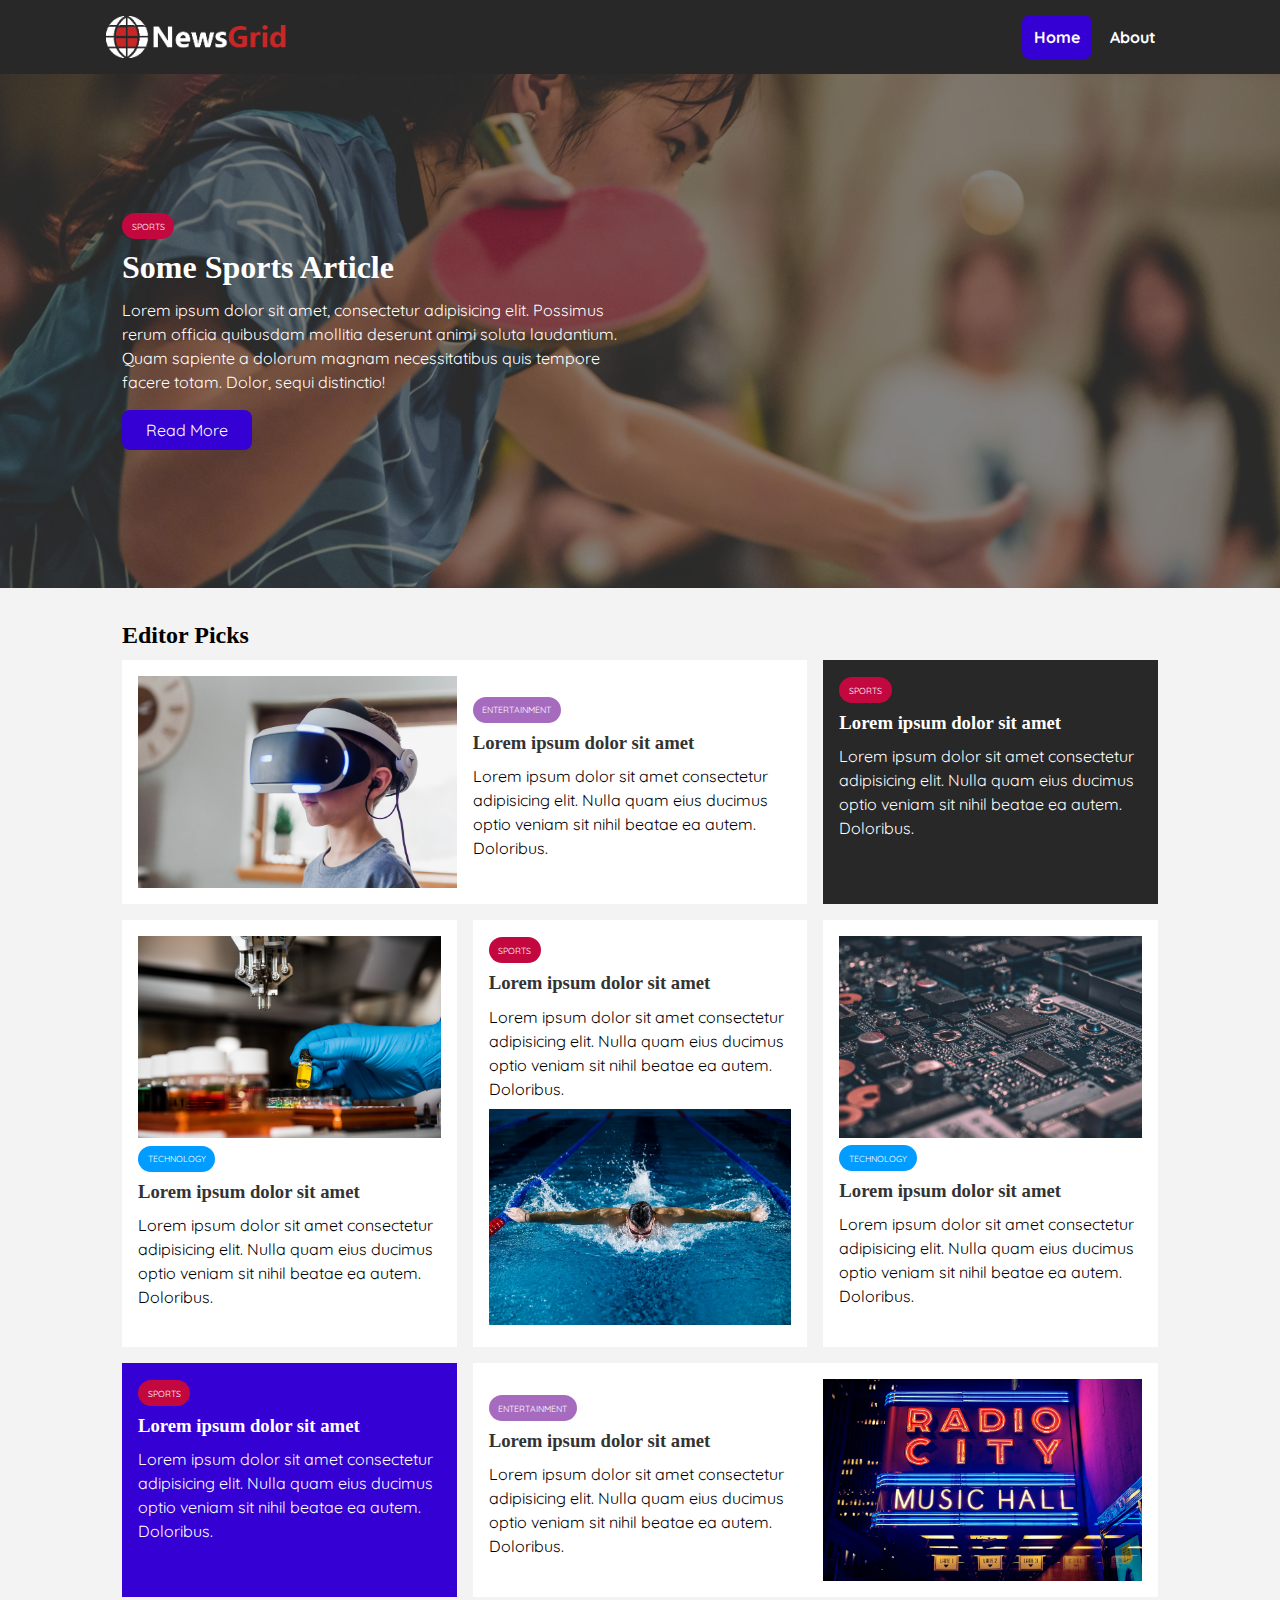
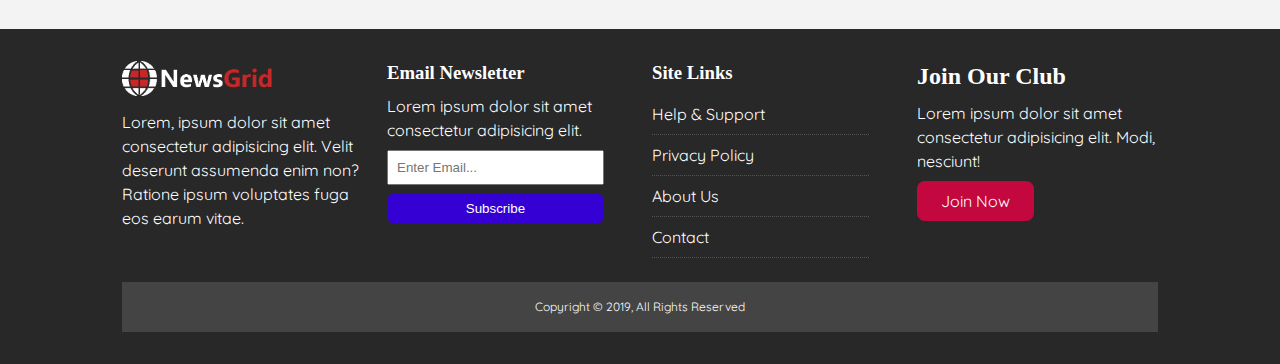
==== index.html @ 81750ffc "initial commit" ====
<!DOCTYPE html>
<html lang="en">
<head>
  <meta charset="UTF-8">
  <meta name="viewport" content="width=device-width, initial-scale=1.0">
  <meta http-equiv="X-UA-Compatible" content="ie=edge">
  <link rel="stylesheet" href="https://use.fontawesome.com/releases/v5.6.3/css/all.css" integrity="sha384-UHRtZLI+pbxtHCWp1t77Bi1L4ZtiqrqD80Kn4Z8NTSRyMA2Fd33n5dQ8lWUE00s/" crossorigin="anonymous">
  <link rel="stylesheet" href="css/style.css">
  <link rel="stylesheet" media="screen and (max-width: 768px)" href="css/mobile.css">
  <link rel="shortcut icon" type="image/x-icon" href="favicon.ico">
  <title>NewsGrid | Latest News</title>
</head>
<body>
  <nav id="main-nav">
    <div class="container">
      <img src="img/logo_light.png" alt="NewsGrid" class="logo">
      <div class="social">
        <a href="http://facebook.com" target="_blank"><i class="fab fa-facebook fa-2x"></i></a>
        <a href="http://twitter.com" target="_blank"><i class="fab fa-twitter fa-2x"></i></a>
        <a href="http://instagram.com" target="_blank"><i class="fab fa-instagram fa-2x"></i></a>
        <a href="http://youtube.com" target="_blank"><i class="fab fa-youtube fa-2x"></i></a>
      </div>
      <ul>
        <li><a class="current" href="index.html">Home</a></li>
        <li><a href="about.html">About</a></li>
      </ul>
    </div>
  </nav>

  <!-- Showcase -->
  <header id="showcase">
    <div class="container">
      <div class="showcase-container">
        <div class="showcase-content">
          <div class="category category-sports">Sports</div>
          <h1>Some Sports Article</h1>
          <p>Lorem ipsum dolor sit amet, consectetur adipisicing elit. Possimus rerum officia quibusdam mollitia deserunt animi soluta laudantium. Quam sapiente a dolorum magnam necessitatibus quis tempore facere totam. Dolor, sequi distinctio!</p>
          <a href="article.html" class="btn btn-primary">Read More</a>
        </div>
      </div>
    </div>
  </header>

  <!-- Home Articles -->
  <section id="home-articles" class="py-2">
    <div class="container">
        <h2>Editor Picks</h2>
        <div class="articles-container">
          <article class="card">
            <img src="img/articles/ent1.jpg" alt="">
            <div>
              <div class="category category-ent">Entertainment</div>
              <h3>
                <a href="article.html">Lorem ipsum dolor sit amet</a>
              </h3>
              <p>Lorem ipsum dolor sit amet consectetur adipisicing elit. Nulla quam eius ducimus optio veniam sit nihil beatae ea autem. Doloribus.</p>
            </div>
          </article>
          <article class="card bg-dark">
            <div class="category category-sports">Sports</div>
            <h3>
              <a href="article.html">Lorem ipsum dolor sit amet</a>
            </h3>
            <p>Lorem ipsum dolor sit amet consectetur adipisicing elit. Nulla quam eius ducimus optio veniam sit nihil beatae ea autem. Doloribus.</p>
          </article>
          <article class="card">
            <img src="img/articles/tech1.jpg" alt="">
            <div class="category category-tech">Technology</div>
            <h3>
              <a href="article.html">Lorem ipsum dolor sit amet</a>
            </h3>
            <p>Lorem ipsum dolor sit amet consectetur adipisicing elit. Nulla quam eius ducimus optio veniam sit nihil beatae ea autem. Doloribus.</p>
          </article>
          <article class="card">
            <div class="category category-sports">Sports</div>
            <h3>
              <a href="article.html">Lorem ipsum dolor sit amet</a>
            </h3>
            <p>Lorem ipsum dolor sit amet consectetur adipisicing elit. Nulla quam eius ducimus optio veniam sit nihil beatae ea autem. Doloribus.</p>
            <img src="img/articles/sports1.jpg" alt="">
          </article>
          <article class="card">
            <img src="img/articles/tech2.jpg" alt="">
            <div class="category category-tech">Technology</div>
            <h3>
              <a href="article.html">Lorem ipsum dolor sit amet</a>
            </h3>
            <p>Lorem ipsum dolor sit amet consectetur adipisicing elit. Nulla quam eius ducimus optio veniam sit nihil beatae ea autem. Doloribus.</p>
          </article>
          <article class="card bg-primary">
            <div class="category category-sports">Sports</div>
            <h3>
              <a href="article.html">Lorem ipsum dolor sit amet</a>
            </h3>
            <p>Lorem ipsum dolor sit amet consectetur adipisicing elit. Nulla quam eius ducimus optio veniam sit nihil beatae ea autem. Doloribus.</p>
          </article>
          <article class="card">
            <div>
              <div class="category category-ent">Entertainment</div>
              <h3>
                <a href="article.html">Lorem ipsum dolor sit amet</a>
              </h3>
              <p>Lorem ipsum dolor sit amet consectetur adipisicing elit. Nulla quam eius ducimus optio veniam sit nihil beatae ea autem. Doloribus.</p>
            </div>
            <img src="img/articles/ent2.jpg" alt="">
          </article>
        </div>
    </div>
  </section>

  <!-- Footer -->
  <footer id="main-footer" class="py-2">
    <div class="container footer-container">
      <div>
        <img src="img/logo_light.png" alt="NewsGrid">
        <p>Lorem, ipsum dolor sit amet consectetur adipisicing elit. Velit deserunt assumenda enim non? Ratione ipsum voluptates fuga eos earum vitae.</p>
      </div>
      <div>
        <h3>Email Newsletter</h3>
        <p>Lorem ipsum dolor sit amet consectetur adipisicing elit.</p>
        <form>
          <input type="email" placeholder="Enter Email...">
          <input type="submit" value="Subscribe" class="btn btn-primary">
        </form>
      </div>
      <div>
        <h3>Site Links</h3>
        <ul class="list">
          <li><a href="#">Help & Support</a></li>
          <li><a href="#">Privacy Policy</a></li>
          <li><a href="#">About Us</a></li>
          <li><a href="#">Contact</a></li>
        </ul>
      </div>
      <div>
        <h2>Join Our Club</h2>
        <p>Lorem ipsum dolor sit amet consectetur adipisicing elit. Modi, nesciunt!</p>
        <a href="#" class="btn btn-secondary">Join Now</a>
      </div>
      <div>
        <p>
          Copyright &copy; 2019, All Rights Reserved
        </p>
      </div>
    </div>
  </footer>

</body>
</html>
---- css/style.css ----
@import url('https://fonts.googleapis.com/css2?family=Quicksand:wght@500&display=swap');

:root {
  --primary-color: #3500d3;
  --secondary-color: #c3073f;
  --light-color: #f3f3f3;
  --dark-color: #282828;
  --max-width: 1100px;
}

.category {
  --sports-color: #c3073f;
  --ent-color: #a66bbe;
  --tech-color: #009cff;
}

* {
  margin: 0;
  padding: 0;
  box-sizing: border-box;
}

body {
  font-family: 'Quicksand', sans-serif;
  line-height: 1.5;
  background: var(--light-color);
}

a {
  color: #333;
  text-decoration: none;
}

ul {
  list-style: none;
}

p {
  margin: .5rem 0;
}

img {
  width: 100%;
}

h1, h2, h3, h4, h5, h6 {
  font-family: 'Staatliches', cursive;
  margin-bottom: .55rem;
  line-height: 1.3;
}

/* Utility */
.container {
  max-width: var(--max-width);
  margin: auto;
  padding: 0 2rem;
  overflow: hidden;
}

.category {
  display: inline-block;
  color: #fff;
  font-size: 0.55rem;
  text-transform: uppercase;
  padding: 0.4rem 0.6rem;
  border-radius: 15px;
  margin-bottom: 0.5rem;
}

.category-sports { background: var(--sports-color) }
.category-ent { background: var(--ent-color) }
.category-tech { background: var(--tech-color) }

.btn {
  display: inline-block;
  border: none;
  border-radius: 8px;
  background: var(--dark-color);
  color: #fff;
  padding: 0.5rem 1.5rem;
}

.btn-light { background: var(--light-color) }
.btn-primary { background: var(--primary-color) }
.btn-secondary { background: var(--secondary-color) }

.btn-block {
  display: block;
  width: 100%;
  text-align: center;
}

.btn:hover {
  opacity: 0.9;
}

.card {
  background: #fff;
  padding: 1rem;
}

.bg-dark {
  background: var(--dark-color);
  color: #fff;
}

.bg-primary {
  background: var(--primary-color);
  color: #fff;
}

.bg-secondary {
  background: var(--secondary-color);
  color: #fff;
}

.bg-dark h1,
.bg-dark h2,
.bg-dark h3,
.bg-dark a,
.bg-primary h1,
.bg-primary h2,
.bg-primary h3,
.bg-primary a,
.bg-secondary h1,
.bg-secondary h2,
.bg-secondary h3,
.bg-secondary a {
  color: #fff;
}

.py-1 { padding: 1.5rem 0 }
.py-2 { padding: 2rem 0 }
.py-3 { padding: 3rem 0 }
.p-1 { padding: 1.5rem }
.p-2 { padding: 2rem }
.p-3 { padding: 3rem }

.l-heading {
  font-size: 3rem;
}

.list li {
  padding: .5rem 0;
  border-bottom: #555 dotted 1px;
  width: 90%;
}

.list li a:hover {
  color: var(--primary-color) !important;
}

/* Inner page grid container */
.page-container {
  display: grid;
  grid-template-columns: 5fr 2fr;
  margin: 2rem 0;
  grid-gap: 1.5rem;
}

.page-container > *:first-child {
  grid-row: 1 / span 3;
}

/* Navigation */
#main-nav {
  background: #282828;
  position: sticky;
  top: 0;
  z-index: 2;
}

#main-nav .container {
  display: grid;
  grid-template-columns: 6fr 3fr 2fr;
  padding: 1rem;
  align-items: center;
}

#main-nav .logo {
  width: 180px;
}

#main-nav ul {
  justify-self: end;
  display: flex;
}

#main-nav ul li a {
  padding: 0.75rem;
  font-weight: bold;
  border-radius: 8px;
  margin-right: 6px;
  color:#fff;
}

#main-nav ul li a.current {
  background: var(--primary-color);
  color: #fff;
}

#main-nav ul li a:hover {
  background: var(--secondary-color);
  color: var(--light-color);
}

#main-nav .social {
  justify-self: center;
}

#main-nav .social i {
  color: #777;
  margin-right: .5rem;
}

/* Showcase */
#showcase {
  color: #fff;
  background: #333;
  padding: 2rem;
  position: relative;
}

#showcase:before {
  content: '';
  background: url('../img/featured.jpg') no-repeat center center/cover;
  position: absolute;
  top: 0;
  left: 0;
  width: 100%;
  height: 100%;
  opacity: 0.4;
}

#showcase .showcase-container {
  display: grid;
  grid-template-columns: repeat(2, 1fr);
  justify-content: center;
  align-items: center;
  height: 50vh;
}

#showcase .showcase-content {
  z-index: 1;
}

#showcase .showcase-content p {
  margin-bottom: 1rem;
}

/* Home Articles */
#home-articles .articles-container {
  display: grid;
  grid-template-columns: repeat(3, 1fr);
  grid-gap: 1rem;
}

#home-articles .articles-container > *:first-child,
#home-articles .articles-container > *:last-child {
  display: grid;
  grid-template-columns: repeat(2, 1fr);
  grid-gap: 1rem;
  align-items: center;
  grid-column: 1 / span 2;
}

#home-articles .articles-container > *:last-child {
  grid-column: 2 / span 2;
}

#article .meta {
  display: flex;
  justify-content: space-between;
  align-items: center;
  background: #eee;
  padding: 0.5rem;
}

#article .meta .category {
  margin-top: 0.4rem;
}

/* Footer */
#main-footer {
  background: var(--dark-color);
  color: #fff;
}

#main-footer img {
  width: 150px;
}

#main-footer a {
  color: #fff;
}

#main-footer .footer-container {
  display: grid;
  grid-template-columns: repeat(4, 1fr);
  grid-gap: 1.5rem;
}

#main-footer .footer-container > *:last-child {
  background: #444;
  grid-column: 1 / span 4;
  padding: .5rem;
  text-align: center;
  font-size: 0.75rem;
}

#main-footer .footer-container input[type='email'] {
  width: 90%;
  padding: 0.5rem;
  margin-bottom: 0.5rem;
}

#main-footer .footer-container input[type='submit'] {
  width: 90%;
}
---- css/mobile.css ----
/* Navigation */
#main-nav .social {
  display: none;
}

#main-nav .container {
  grid-template-columns: 1fr;
  grid-gap: 1.2rem;
}

#main-nav ul,
#main-nav .logo {
  justify-self: center;
}

#main-nav ul li a {
  padding: 0.50rem;
}

#home-articles .articles-container {
  grid-template-columns: repeat(2, 1fr);
}

#home-articles .articles-container > *:first-child,
#home-articles .articles-container > *:last-child {
  grid-template-columns: 1fr;
  grid-column: 1;
}

@media(max-width: 600px) {
  /* Stack Grid Items */
  #showcase .showcase-container,
  #home-articles .articles-container,
  #main-footer .footer-container {
    grid-template-columns: 1fr;
  }

  #main-footer .footer-container > *:last-child {
    grid-column: 1;
  }

  #main-footer .footer-container > *:first-child,
  #main-footer .footer-container > *:nth-child(2){
    border-bottom: #444 dotted 1px;
    padding-bottom: 1rem;
  }

  .page-container {
    grid-template-columns: 1fr;
    text-align: center;
  }

  .page-container > *:first-child {
    grid-row: 1;
  }

  .l-heading {
    font-size: 2rem;
  }
}
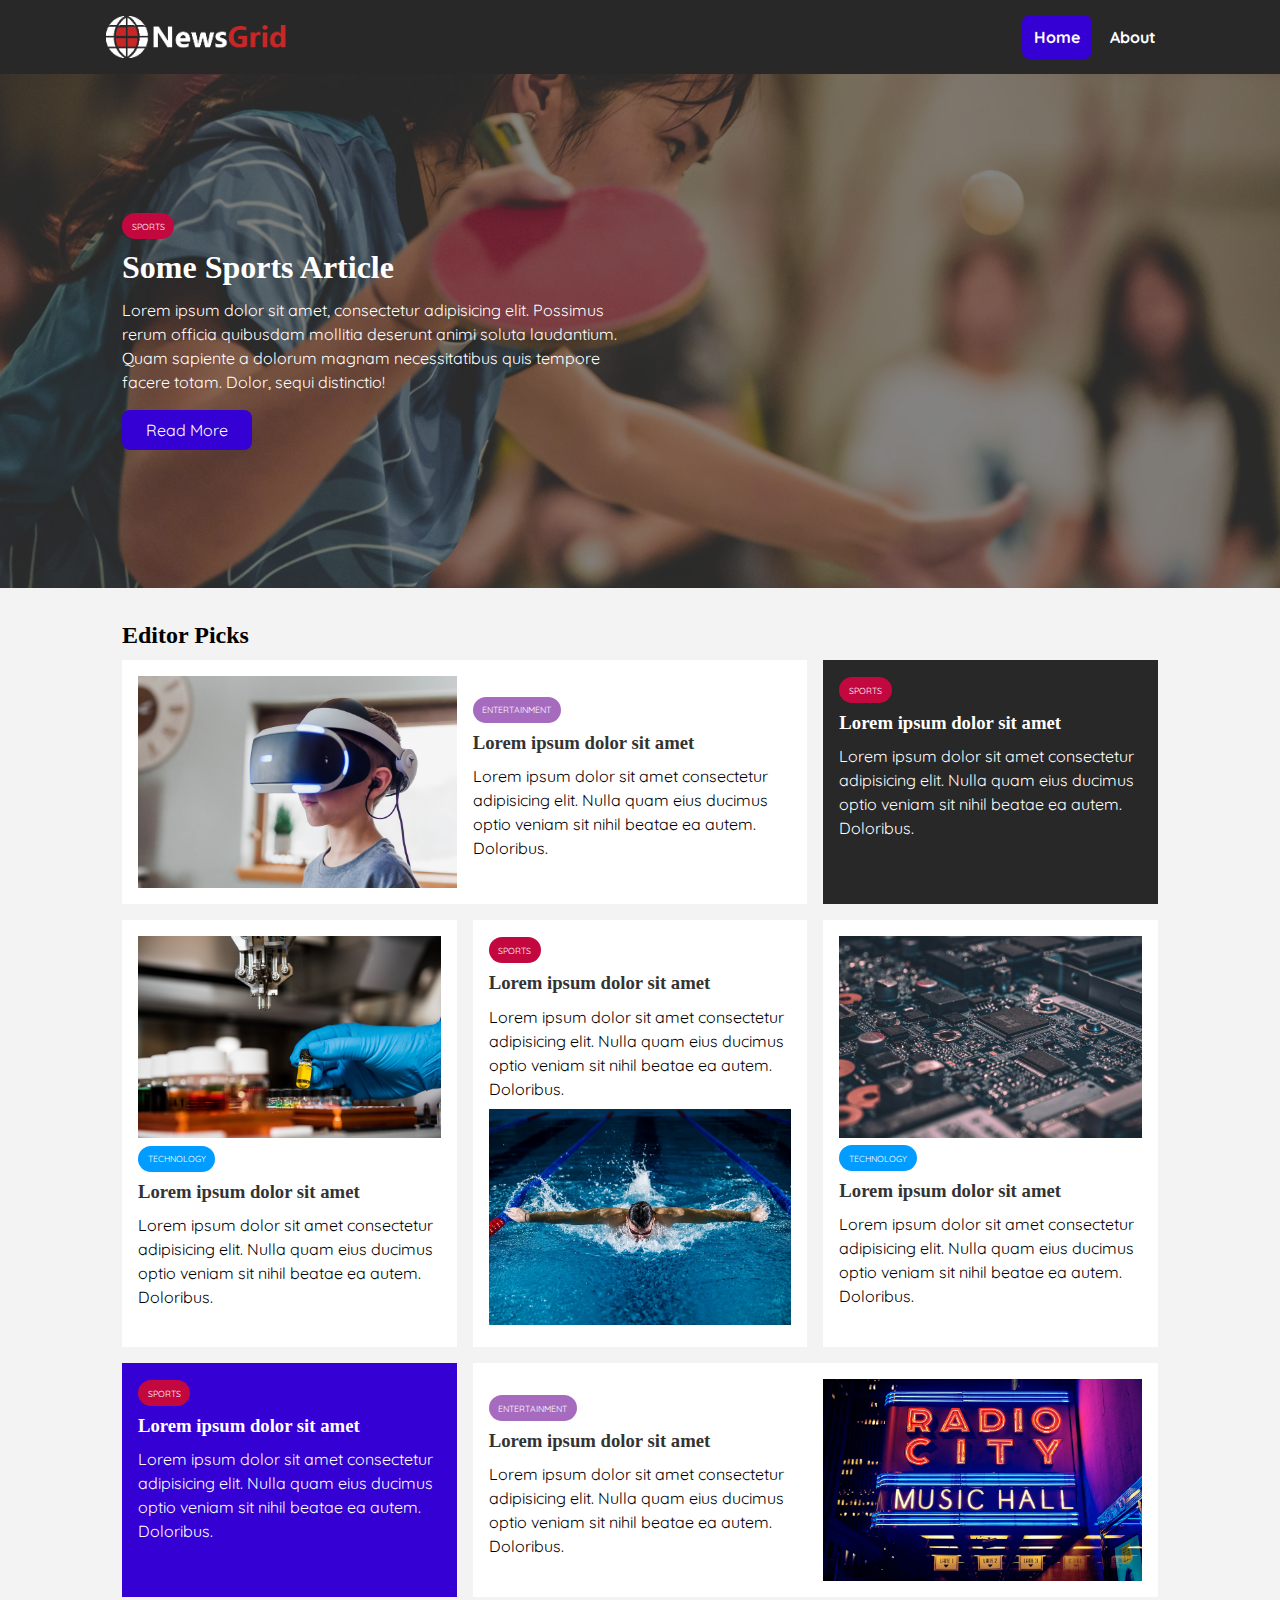
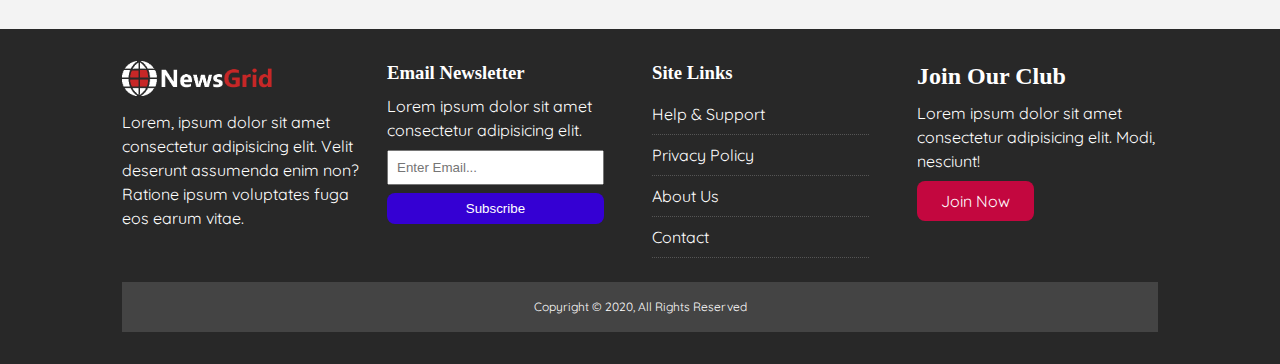
==== commit aa2b031c: "updated form" ====
--- a/index.html
+++ b/index.html
@@ -139,7 +139,7 @@
       </div>
       <div>
         <p>
-          Copyright &copy; 2019, All Rights Reserved
+          Copyright &copy; 2020, All Rights Reserved
         </p>
       </div>
     </div>
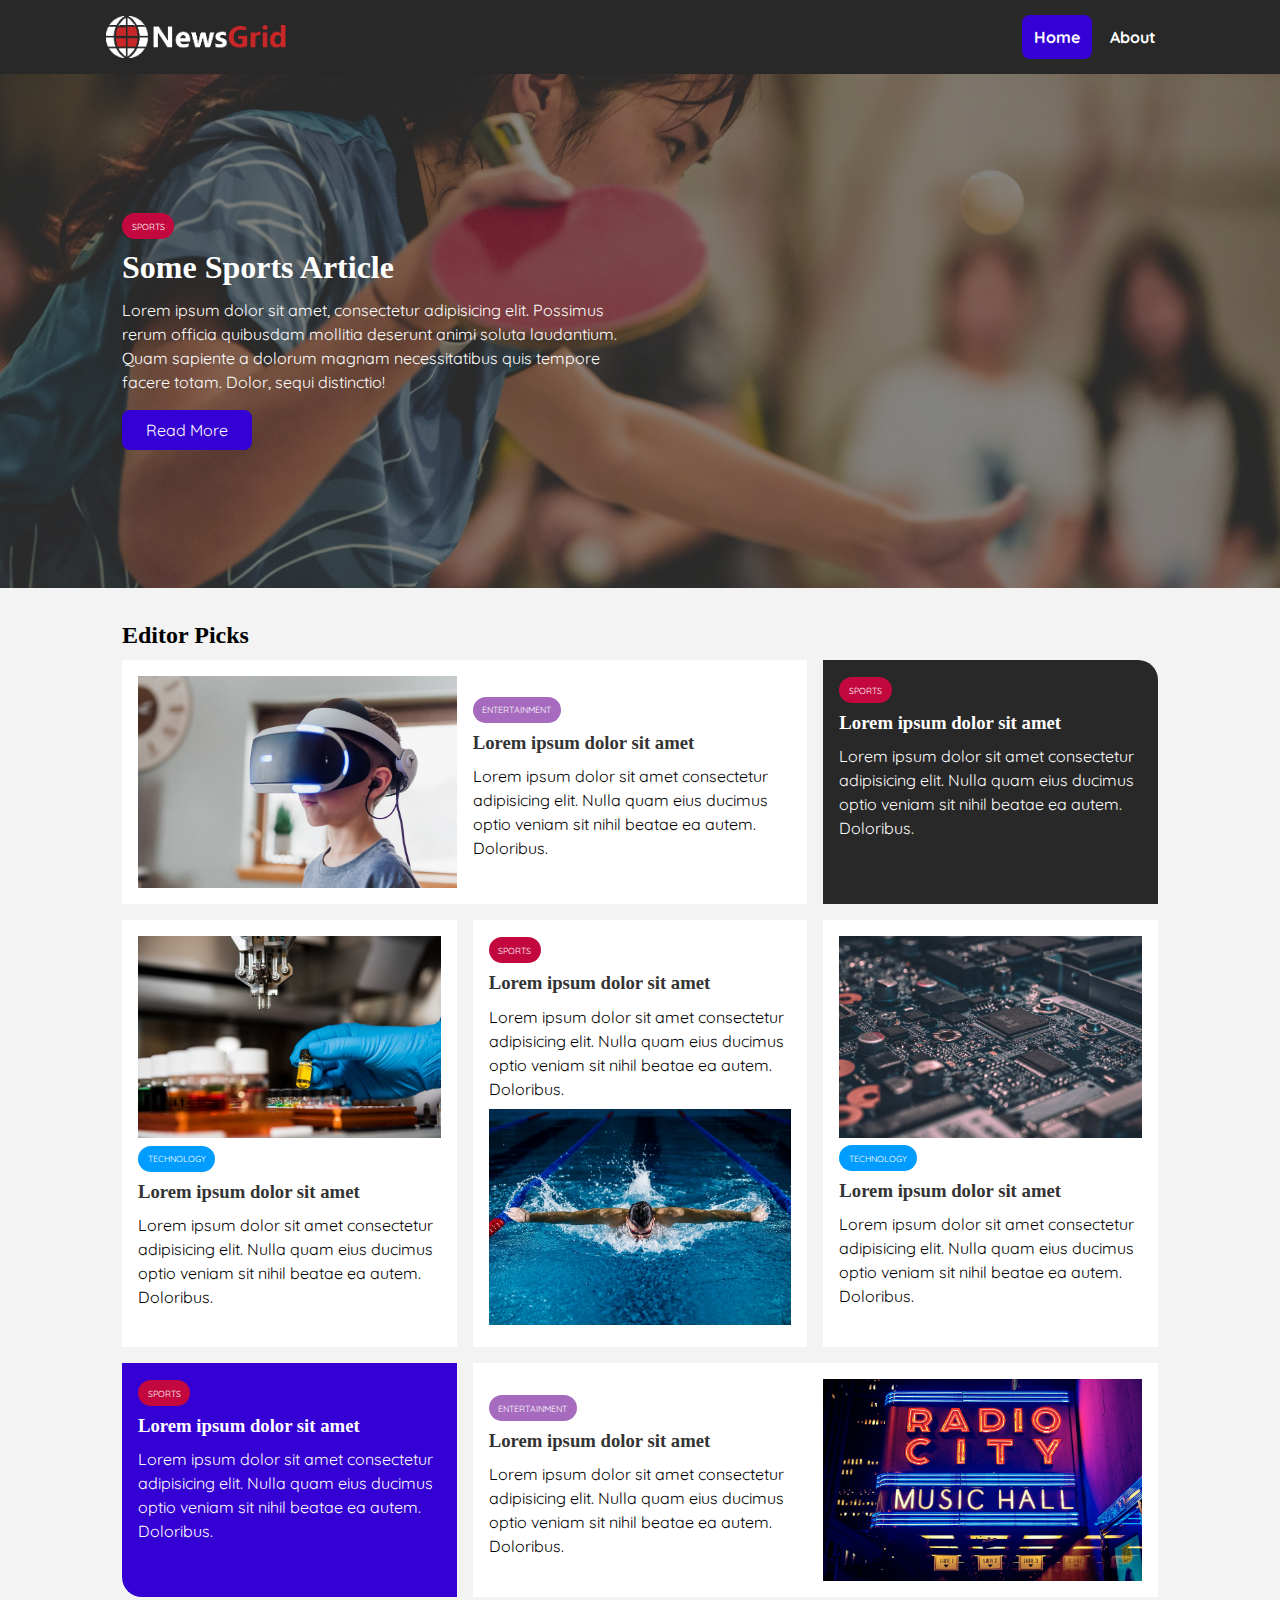
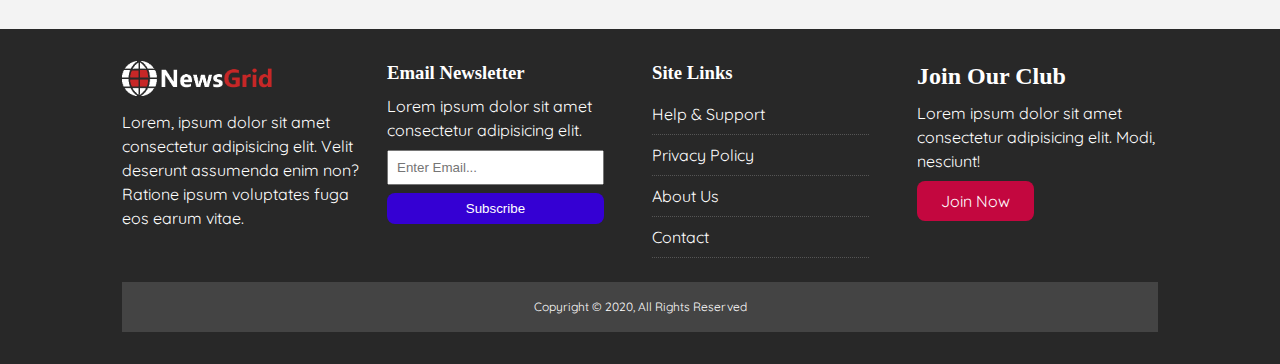
==== commit 35c7fa79: "updated form" ====
--- a/index.html
+++ b/index.html
@@ -46,7 +46,7 @@
     <div class="container">
         <h2>Editor Picks</h2>
         <div class="articles-container">
-          <article class="card">
+          <article class="card  border-tl">
             <img src="img/articles/ent1.jpg" alt="">
             <div>
               <div class="category category-ent">Entertainment</div>
@@ -56,7 +56,7 @@
               <p>Lorem ipsum dolor sit amet consectetur adipisicing elit. Nulla quam eius ducimus optio veniam sit nihil beatae ea autem. Doloribus.</p>
             </div>
           </article>
-          <article class="card bg-dark">
+          <article class="card border-tr bg-dark">
             <div class="category category-sports">Sports</div>
             <h3>
               <a href="article.html">Lorem ipsum dolor sit amet</a>
@@ -87,14 +87,14 @@
             </h3>
             <p>Lorem ipsum dolor sit amet consectetur adipisicing elit. Nulla quam eius ducimus optio veniam sit nihil beatae ea autem. Doloribus.</p>
           </article>
-          <article class="card bg-primary">
+          <article class="card border-bl bg-primary">
             <div class="category category-sports">Sports</div>
             <h3>
               <a href="article.html">Lorem ipsum dolor sit amet</a>
             </h3>
             <p>Lorem ipsum dolor sit amet consectetur adipisicing elit. Nulla quam eius ducimus optio veniam sit nihil beatae ea autem. Doloribus.</p>
           </article>
-          <article class="card">
+          <article class="card border-br">
             <div>
               <div class="category category-ent">Entertainment</div>
               <h3>
--- a/css/style.css
+++ b/css/style.css
@@ -70,6 +70,12 @@
 .category-sports { background: var(--sports-color) }
 .category-ent { background: var(--ent-color) }
 .category-tech { background: var(--tech-color) }
+
+/* .border-tl { border-radius: 20px 0 0 0; } */
+.border-tr { border-radius: 0 20px 0 0; }
+.border-bl { border-radius: 0 0 0 20px; }
+/* .border-br { border-radius: 0 0 20px 0; } */
+
 
 .btn {
   display: inline-block;
